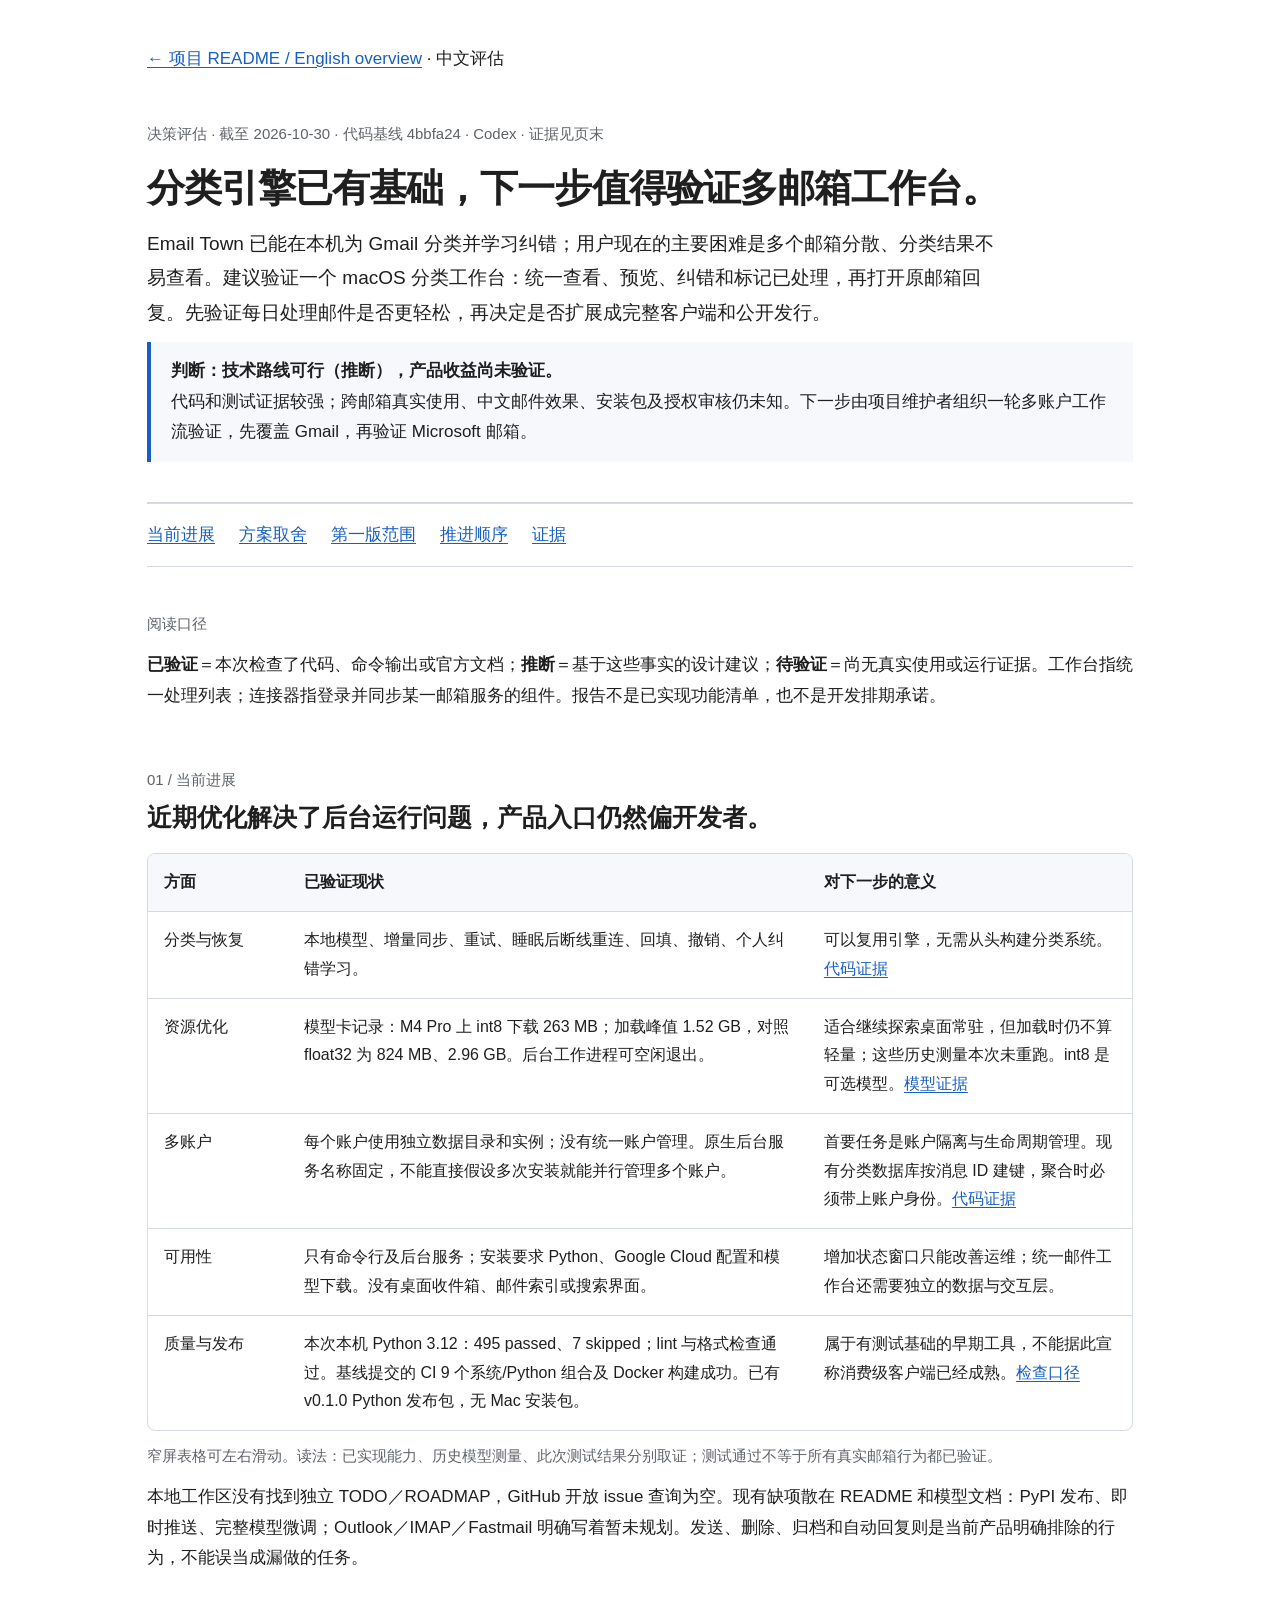
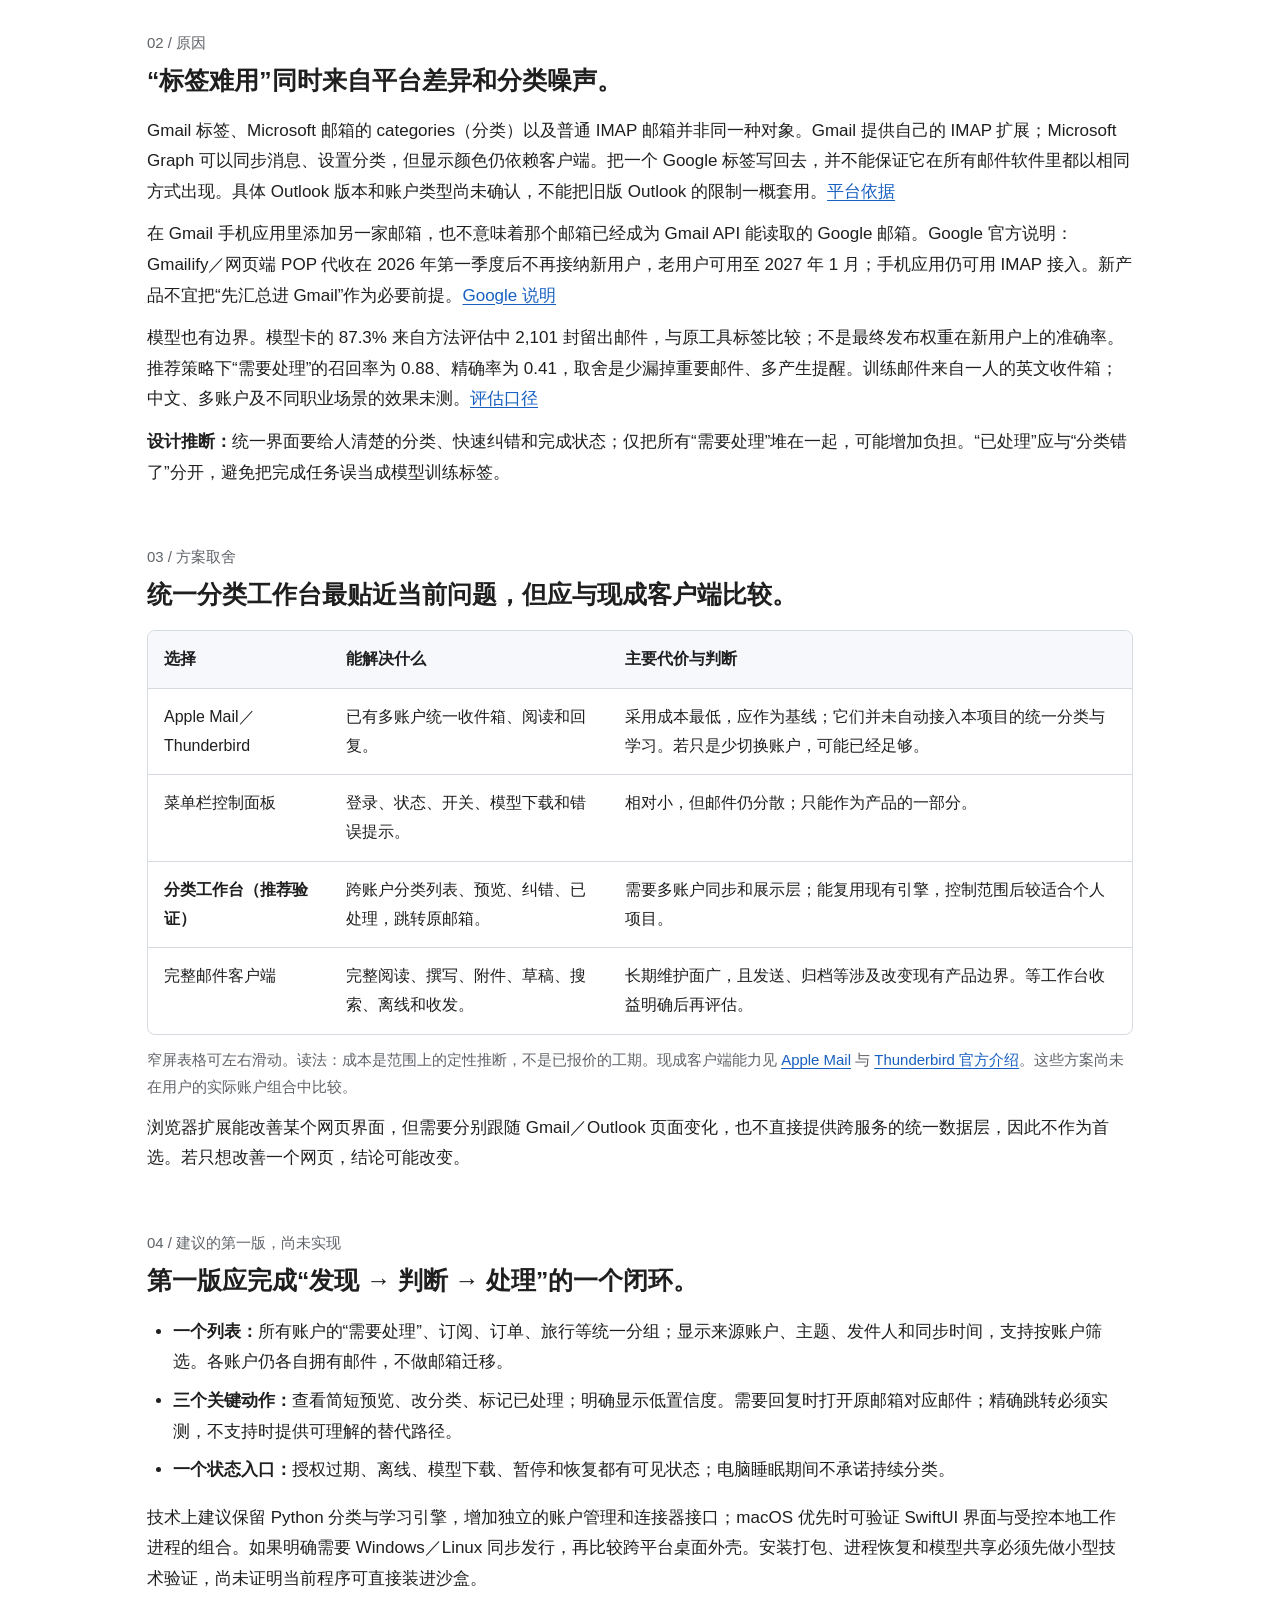
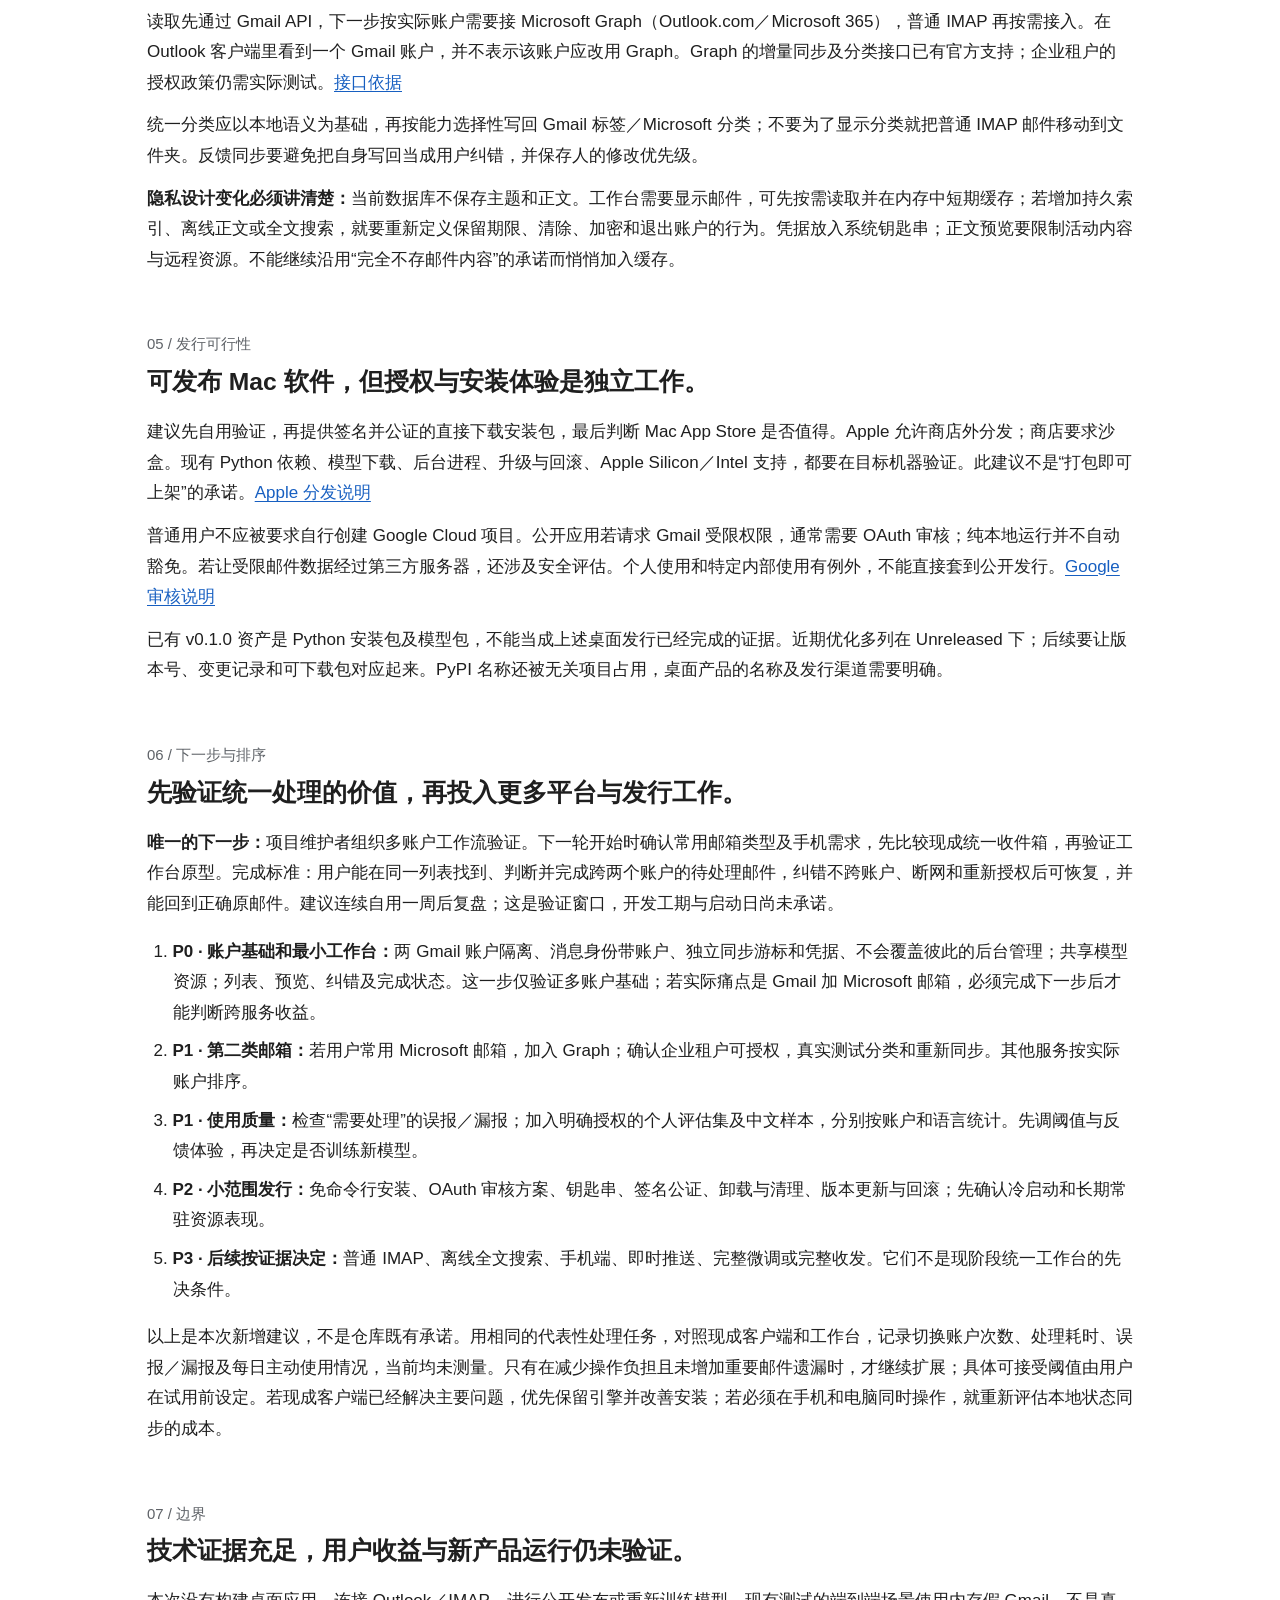
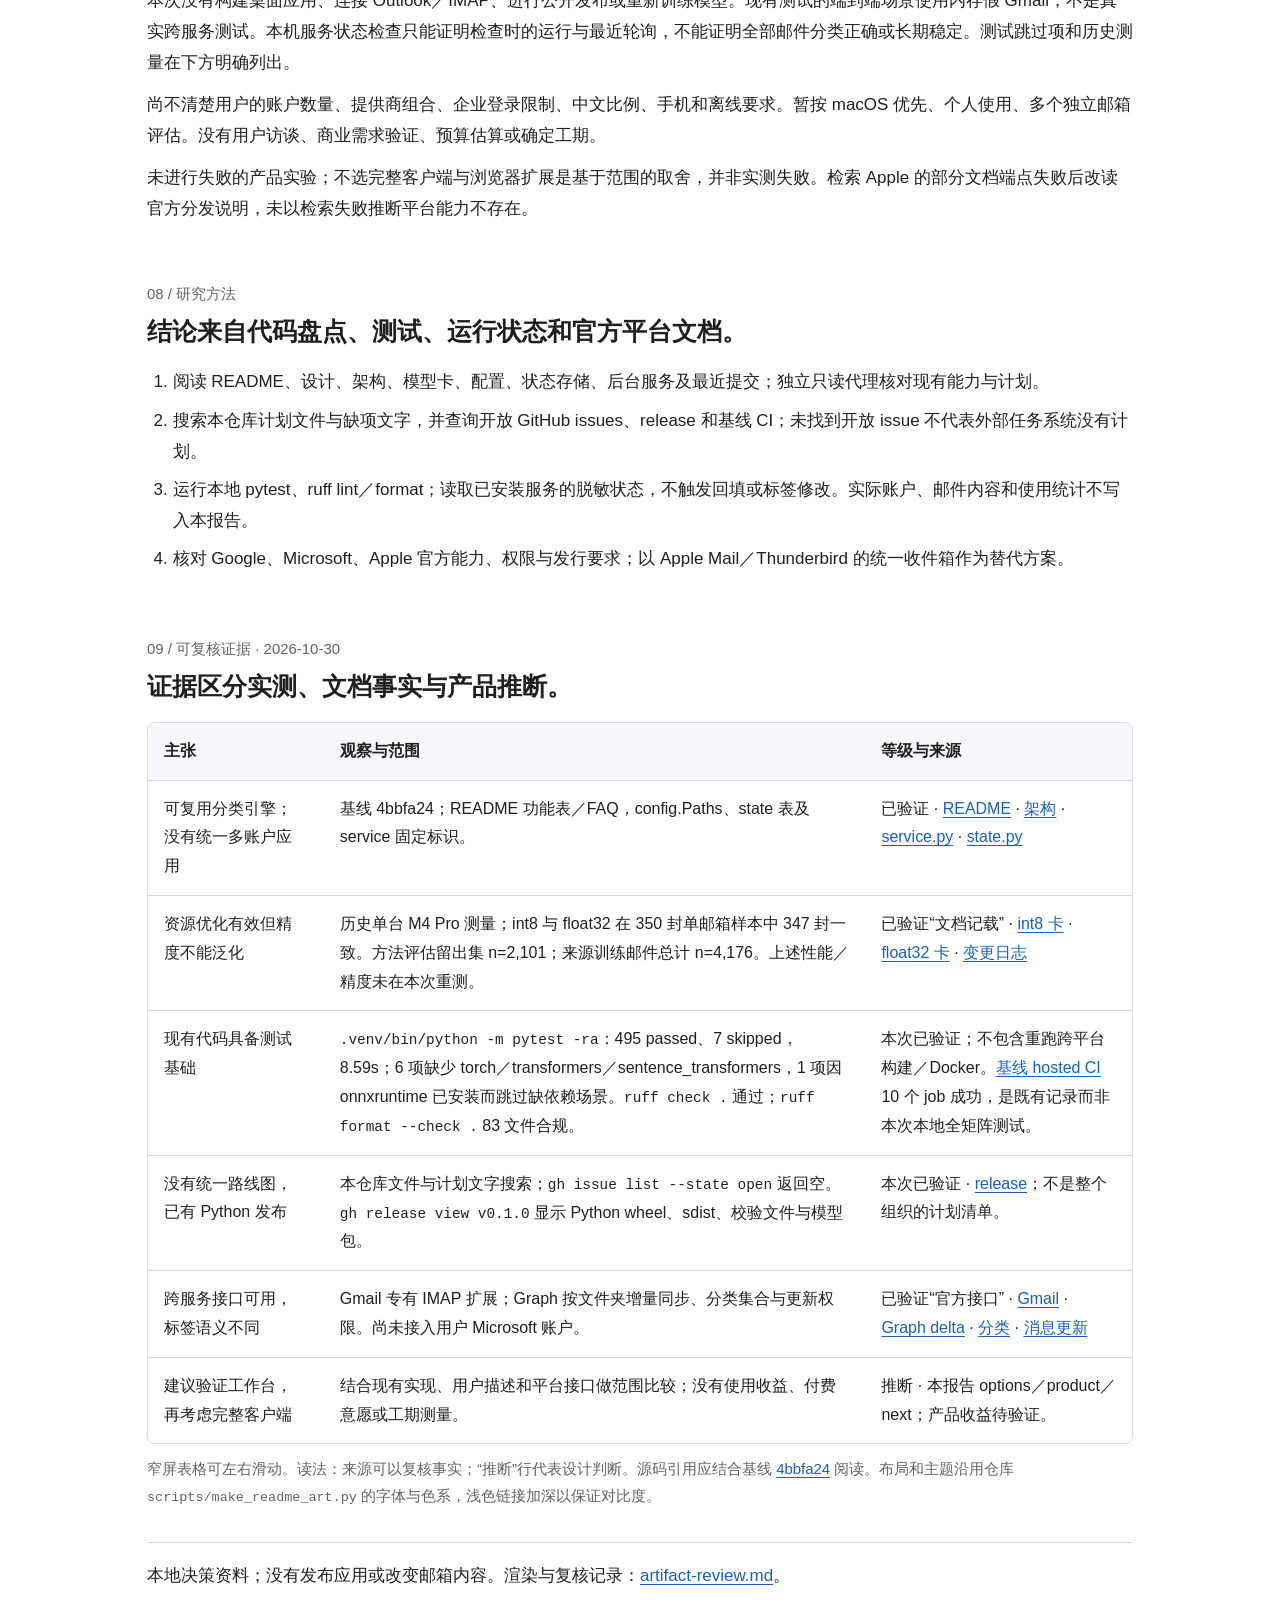
==== docs/research/2026-10-30-desktop-direction.html @ 2fd0aaa6 "docs: assess multi-account desktop app direction" ====
<!doctype html>
<html lang="zh-CN">
<head>
<meta charset="utf-8">
<meta name="viewport" content="width=device-width, initial-scale=1">
<meta name="artifact-type" content="decision">
<title>Email Town · 桌面产品方向评估</title>
<style>
:root{color-scheme:light;--bg:#ffffff;--panel:#f6f8fc;--ink:#1f1f1f;--muted:#5f6368;--line:#d5d9e0;--accent:#175fc1}
@media(prefers-color-scheme:dark){:root:not([data-theme="light"]){color-scheme:dark;--bg:#0d1117;--panel:#161b22;--ink:#e6edf3;--muted:#9da7b3;--line:#30363d;--accent:#58a6ff}}
:root[data-theme="dark"]{color-scheme:dark;--bg:#0d1117;--panel:#161b22;--ink:#e6edf3;--muted:#9da7b3;--line:#30363d;--accent:#58a6ff}
*{box-sizing:border-box}html{font-size:17px}body{margin:0;background:var(--bg);color:var(--ink);font-family:-apple-system,BlinkMacSystemFont,"Segoe UI","PingFang SC",sans-serif;line-height:1.8}
main{max-width:1050px;margin:auto;padding:32px 32px 72px}a{color:var(--accent);text-underline-offset:3px;overflow-wrap:anywhere}a:focus-visible{outline:3px solid var(--accent);outline-offset:4px}
header{padding:22px 0 28px;border-bottom:2px solid var(--line)}h1{font-size:2.25rem;line-height:1.35;letter-spacing:-.025em;margin:14px 0}h2{font-size:1.45rem;line-height:1.5;margin:0 0 16px}h3{font-size:1.1rem}p{margin:12px 0}.stamp,.eyebrow,.reading{color:var(--muted)}.stamp,.eyebrow{font-size:.88rem}.eyebrow{margin-bottom:6px}.deck{font-size:1.12rem;max-width:850px}.verdict{padding:14px 20px;background:var(--panel);border-left:4px solid var(--accent)}section{padding-top:32px}nav{display:flex;flex-wrap:wrap;gap:8px 24px;padding:16px 0;border-bottom:1px solid var(--line)}
.table-wrap{overflow-x:auto;border:1px solid var(--line);border-radius:8px}table{width:100%;border-collapse:collapse;min-width:650px;font-size:.94rem}th,td{text-align:left;vertical-align:top;padding:14px 16px;border-bottom:1px solid var(--line)}th{background:var(--panel)}th:first-child,td:first-child{min-width:140px}tr:last-child td{border-bottom:0}ul,ol{padding-left:1.5em}li{margin:8px 0}code{font-size:.9em;overflow-wrap:anywhere}small{font-size:.88rem}.reading{font-size:.88rem}footer{margin-top:32px;padding-top:18px;border-top:1px solid var(--line)}
@media(max-width:600px){main{padding:20px 18px 48px}h1{font-size:1.8rem}.deck{font-size:1rem}h2{font-size:1.3rem}.verdict{padding:12px 14px}table{min-width:600px}th,td{padding:12px}header{padding-top:8px}}
@media print{main{max-width:none}nav{display:none}section{break-inside:avoid}a{color:inherit}}
</style>
</head>
<body><main>
<p><a href="../../README.md">← 项目 README / English overview</a> · 中文评估</p>
<header>
<p class="stamp">决策评估 · 截至 2026-10-30 · 代码基线 4bbfa24 · Codex · 证据见页末</p>
<h1>分类引擎已有基础，下一步值得验证多邮箱工作台。</h1>
<p class="deck">Email Town 已能在本机为 Gmail 分类并学习纠错；用户现在的主要困难是多个邮箱分散、分类结果不易查看。建议验证一个 macOS 分类工作台：统一查看、预览、纠错和标记已处理，再打开原邮箱回复。先验证每日处理邮件是否更轻松，再决定是否扩展成完整客户端和公开发行。</p>
<p class="verdict"><strong>判断：技术路线可行（推断），产品收益尚未验证。</strong><br>代码和测试证据较强；跨邮箱真实使用、中文邮件效果、安装包及授权审核仍未知。下一步由项目维护者组织一轮多账户工作流验证，先覆盖 Gmail，再验证 Microsoft 邮箱。</p>
</header>
<nav aria-label="报告目录"><a href="#state">当前进展</a><a href="#options">方案取舍</a><a href="#product">第一版范围</a><a href="#next">推进顺序</a><a href="#sources">证据</a></nav>
<section id="key"><p class="eyebrow">阅读口径</p><p><strong>已验证</strong>＝本次检查了代码、命令输出或官方文档；<strong>推断</strong>＝基于这些事实的设计建议；<strong>待验证</strong>＝尚无真实使用或运行证据。工作台指统一处理列表；连接器指登录并同步某一邮箱服务的组件。报告不是已实现功能清单，也不是开发排期承诺。</p></section>
<section id="state">
<p class="eyebrow">01 / 当前进展</p><h2>近期优化解决了后台运行问题，产品入口仍然偏开发者。</h2>
<div class="table-wrap" tabindex="0" role="region" aria-label="当前能力与缺口"><table>
<thead><tr><th>方面</th><th>已验证现状</th><th>对下一步的意义</th></tr></thead><tbody>
<tr><td>分类与恢复</td><td>本地模型、增量同步、重试、睡眠后断线重连、回填、撤销、个人纠错学习。</td><td>可以复用引擎，无需从头构建分类系统。<a href="#s-code">代码证据</a></td></tr>
<tr><td>资源优化</td><td>模型卡记录：M4 Pro 上 int8 下载 263 MB；加载峰值 1.52 GB，对照 float32 为 824 MB、2.96 GB。后台工作进程可空闲退出。</td><td>适合继续探索桌面常驻，但加载时仍不算轻量；这些历史测量本次未重跑。int8 是可选模型。<a href="#s-model">模型证据</a></td></tr>
<tr><td>多账户</td><td>每个账户使用独立数据目录和实例；没有统一账户管理。原生后台服务名称固定，不能直接假设多次安装就能并行管理多个账户。</td><td>首要任务是账户隔离与生命周期管理。现有分类数据库按消息 ID 建键，聚合时必须带上账户身份。<a href="#s-code">代码证据</a></td></tr>
<tr><td>可用性</td><td>只有命令行及后台服务；安装要求 Python、Google Cloud 配置和模型下载。没有桌面收件箱、邮件索引或搜索界面。</td><td>增加状态窗口只能改善运维；统一邮件工作台还需要独立的数据与交互层。</td></tr>
<tr><td>质量与发布</td><td>本次本机 Python 3.12：495 passed、7 skipped；lint 与格式检查通过。基线提交的 CI 9 个系统/Python 组合及 Docker 构建成功。已有 v0.1.0 Python 发布包，无 Mac 安装包。</td><td>属于有测试基础的早期工具，不能据此宣称消费级客户端已经成熟。<a href="#s-checks">检查口径</a></td></tr>
</tbody></table></div>
<p class="reading">窄屏表格可左右滑动。读法：已实现能力、历史模型测量、此次测试结果分别取证；测试通过不等于所有真实邮箱行为都已验证。</p>
<p>本地工作区没有找到独立 TODO／ROADMAP，GitHub 开放 issue 查询为空。现有缺项散在 README 和模型文档：PyPI 发布、即时推送、完整模型微调；Outlook／IMAP／Fastmail 明确写着暂未规划。发送、删除、归档和自动回复则是当前产品明确排除的行为，不能误当成漏做的任务。</p>
</section>
<section id="why">
<p class="eyebrow">02 / 原因</p><h2>“标签难用”同时来自平台差异和分类噪声。</h2>
<p>Gmail 标签、Microsoft 邮箱的 categories（分类）以及普通 IMAP 邮箱并非同一种对象。Gmail 提供自己的 IMAP 扩展；Microsoft Graph 可以同步消息、设置分类，但显示颜色仍依赖客户端。把一个 Google 标签写回去，并不能保证它在所有邮件软件里都以相同方式出现。具体 Outlook 版本和账户类型尚未确认，不能把旧版 Outlook 的限制一概套用。<a href="#s-platform">平台依据</a></p>
<p>在 Gmail 手机应用里添加另一家邮箱，也不意味着那个邮箱已经成为 Gmail API 能读取的 Google 邮箱。Google 官方说明：Gmailify／网页端 POP 代收在 2026 年第一季度后不再接纳新用户，老用户可用至 2027 年 1 月；手机应用仍可用 IMAP 接入。新产品不宜把“先汇总进 Gmail”作为必要前提。<a href="https://support.google.com/mail/answer/16604719?hl=en">Google 说明</a></p>
<p>模型也有边界。模型卡的 87.3% 来自方法评估中 2,101 封留出邮件，与原工具标签比较；不是最终发布权重在新用户上的准确率。推荐策略下“需要处理”的召回率为 0.88、精确率为 0.41，取舍是少漏掉重要邮件、多产生提醒。训练邮件来自一人的英文收件箱；中文、多账户及不同职业场景的效果未测。<a href="#s-model">评估口径</a></p>
<p><strong>设计推断：</strong>统一界面要给人清楚的分类、快速纠错和完成状态；仅把所有“需要处理”堆在一起，可能增加负担。“已处理”应与“分类错了”分开，避免把完成任务误当成模型训练标签。</p>
</section>
<section id="options">
<p class="eyebrow">03 / 方案取舍</p><h2>统一分类工作台最贴近当前问题，但应与现成客户端比较。</h2>
<div class="table-wrap" tabindex="0" role="region" aria-label="方案比较"><table>
<thead><tr><th>选择</th><th>能解决什么</th><th>主要代价与判断</th></tr></thead><tbody>
<tr><td>Apple Mail／Thunderbird</td><td>已有多账户统一收件箱、阅读和回复。</td><td>采用成本最低，应作为基线；它们并未自动接入本项目的统一分类与学习。若只是少切换账户，可能已经足够。</td></tr>
<tr><td>菜单栏控制面板</td><td>登录、状态、开关、模型下载和错误提示。</td><td>相对小，但邮件仍分散；只能作为产品的一部分。</td></tr>
<tr><td><strong>分类工作台（推荐验证）</strong></td><td>跨账户分类列表、预览、纠错、已处理，跳转原邮箱。</td><td>需要多账户同步和展示层；能复用现有引擎，控制范围后较适合个人项目。</td></tr>
<tr><td>完整邮件客户端</td><td>完整阅读、撰写、附件、草稿、搜索、离线和收发。</td><td>长期维护面广，且发送、归档等涉及改变现有产品边界。等工作台收益明确后再评估。</td></tr>
</tbody></table></div>
<p class="reading">窄屏表格可左右滑动。读法：成本是范围上的定性推断，不是已报价的工期。现成客户端能力见 <a href="https://support.apple.com/en-asia/guide/mail/mlhle2e8ce37/mac">Apple Mail</a> 与 <a href="https://www.thunderbird.net/en-US/features/">Thunderbird 官方介绍</a>。这些方案尚未在用户的实际账户组合中比较。</p>
<p>浏览器扩展能改善某个网页界面，但需要分别跟随 Gmail／Outlook 页面变化，也不直接提供跨服务的统一数据层，因此不作为首选。若只想改善一个网页，结论可能改变。</p>
</section>
<section id="product">
<p class="eyebrow">04 / 建议的第一版，尚未实现</p><h2>第一版应完成“发现 → 判断 → 处理”的一个闭环。</h2>
<ul>
<li><strong>一个列表：</strong>所有账户的“需要处理”、订阅、订单、旅行等统一分组；显示来源账户、主题、发件人和同步时间，支持按账户筛选。各账户仍各自拥有邮件，不做邮箱迁移。</li>
<li><strong>三个关键动作：</strong>查看简短预览、改分类、标记已处理；明确显示低置信度。需要回复时打开原邮箱对应邮件；精确跳转必须实测，不支持时提供可理解的替代路径。</li>
<li><strong>一个状态入口：</strong>授权过期、离线、模型下载、暂停和恢复都有可见状态；电脑睡眠期间不承诺持续分类。</li>
</ul>
<p>技术上建议保留 Python 分类与学习引擎，增加独立的账户管理和连接器接口；macOS 优先时可验证 SwiftUI 界面与受控本地工作进程的组合。如果明确需要 Windows／Linux 同步发行，再比较跨平台桌面外壳。安装打包、进程恢复和模型共享必须先做小型技术验证，尚未证明当前程序可直接装进沙盒。</p>
<p>读取先通过 Gmail API，下一步按实际账户需要接 Microsoft Graph（Outlook.com／Microsoft 365），普通 IMAP 再按需接入。在 Outlook 客户端里看到一个 Gmail 账户，并不表示该账户应改用 Graph。Graph 的增量同步及分类接口已有官方支持；企业租户的授权政策仍需实际测试。<a href="#s-platform">接口依据</a></p>
<p>统一分类应以本地语义为基础，再按能力选择性写回 Gmail 标签／Microsoft 分类；不要为了显示分类就把普通 IMAP 邮件移动到文件夹。反馈同步要避免把自身写回当成用户纠错，并保存人的修改优先级。</p>
<p><strong>隐私设计变化必须讲清楚：</strong>当前数据库不保存主题和正文。工作台需要显示邮件，可先按需读取并在内存中短期缓存；若增加持久索引、离线正文或全文搜索，就要重新定义保留期限、清除、加密和退出账户的行为。凭据放入系统钥匙串；正文预览要限制活动内容与远程资源。不能继续沿用“完全不存邮件内容”的承诺而悄悄加入缓存。</p>
</section>
<section id="release">
<p class="eyebrow">05 / 发行可行性</p><h2>可发布 Mac 软件，但授权与安装体验是独立工作。</h2>
<p>建议先自用验证，再提供签名并公证的直接下载安装包，最后判断 Mac App Store 是否值得。Apple 允许商店外分发；商店要求沙盒。现有 Python 依赖、模型下载、后台进程、升级与回滚、Apple Silicon／Intel 支持，都要在目标机器验证。此建议不是“打包即可上架”的承诺。<a href="https://developer.apple.com/macos/distribution/">Apple 分发说明</a></p>
<p>普通用户不应被要求自行创建 Google Cloud 项目。公开应用若请求 Gmail 受限权限，通常需要 OAuth 审核；纯本地运行并不自动豁免。若让受限邮件数据经过第三方服务器，还涉及安全评估。个人使用和特定内部使用有例外，不能直接套到公开发行。<a href="https://developers.google.com/identity/protocols/oauth2/production-readiness/restricted-scope-verification">Google 审核说明</a></p>
<p>已有 v0.1.0 资产是 Python 安装包及模型包，不能当成上述桌面发行已经完成的证据。近期优化多列在 Unreleased 下；后续要让版本号、变更记录和可下载包对应起来。PyPI 名称还被无关项目占用，桌面产品的名称及发行渠道需要明确。</p>
</section>
<section id="next">
<p class="eyebrow">06 / 下一步与排序</p><h2>先验证统一处理的价值，再投入更多平台与发行工作。</h2>
<p><strong>唯一的下一步：</strong>项目维护者组织多账户工作流验证。下一轮开始时确认常用邮箱类型及手机需求，先比较现成统一收件箱，再验证工作台原型。完成标准：用户能在同一列表找到、判断并完成跨两个账户的待处理邮件，纠错不跨账户、断网和重新授权后可恢复，并能回到正确原邮件。建议连续自用一周后复盘；这是验证窗口，开发工期与启动日尚未承诺。</p>
<ol>
<li><strong>P0 · 账户基础和最小工作台：</strong>两 Gmail 账户隔离、消息身份带账户、独立同步游标和凭据、不会覆盖彼此的后台管理；共享模型资源；列表、预览、纠错及完成状态。这一步仅验证多账户基础；若实际痛点是 Gmail 加 Microsoft 邮箱，必须完成下一步后才能判断跨服务收益。</li>
<li><strong>P1 · 第二类邮箱：</strong>若用户常用 Microsoft 邮箱，加入 Graph；确认企业租户可授权，真实测试分类和重新同步。其他服务按实际账户排序。</li>
<li><strong>P1 · 使用质量：</strong>检查“需要处理”的误报／漏报；加入明确授权的个人评估集及中文样本，分别按账户和语言统计。先调阈值与反馈体验，再决定是否训练新模型。</li>
<li><strong>P2 · 小范围发行：</strong>免命令行安装、OAuth 审核方案、钥匙串、签名公证、卸载与清理、版本更新与回滚；先确认冷启动和长期常驻资源表现。</li>
<li><strong>P3 · 后续按证据决定：</strong>普通 IMAP、离线全文搜索、手机端、即时推送、完整微调或完整收发。它们不是现阶段统一工作台的先决条件。</li>
</ol>
<p>以上是本次新增建议，不是仓库既有承诺。用相同的代表性处理任务，对照现成客户端和工作台，记录切换账户次数、处理耗时、误报／漏报及每日主动使用情况，当前均未测量。只有在减少操作负担且未增加重要邮件遗漏时，才继续扩展；具体可接受阈值由用户在试用前设定。若现成客户端已经解决主要问题，优先保留引擎并改善安装；若必须在手机和电脑同时操作，就重新评估本地状态同步的成本。</p>
</section>
<section id="limits">
<p class="eyebrow">07 / 边界</p><h2>技术证据充足，用户收益与新产品运行仍未验证。</h2>
<p>本次没有构建桌面应用、连接 Outlook／IMAP、进行公开发布或重新训练模型。现有测试的端到端场景使用内存假 Gmail，不是真实跨服务测试。本机服务状态检查只能证明检查时的运行与最近轮询，不能证明全部邮件分类正确或长期稳定。测试跳过项和历史测量在下方明确列出。</p>
<p>尚不清楚用户的账户数量、提供商组合、企业登录限制、中文比例、手机和离线要求。暂按 macOS 优先、个人使用、多个独立邮箱评估。没有用户访谈、商业需求验证、预算估算或确定工期。</p>
<p>未进行失败的产品实验；不选完整客户端与浏览器扩展是基于范围的取舍，并非实测失败。检索 Apple 的部分文档端点失败后改读官方分发说明，未以检索失败推断平台能力不存在。</p>
</section>
<section id="method">
<p class="eyebrow">08 / 研究方法</p><h2>结论来自代码盘点、测试、运行状态和官方平台文档。</h2>
<ol><li>阅读 README、设计、架构、模型卡、配置、状态存储、后台服务及最近提交；独立只读代理核对现有能力与计划。</li><li>搜索本仓库计划文件与缺项文字，并查询开放 GitHub issues、release 和基线 CI；未找到开放 issue 不代表外部任务系统没有计划。</li><li>运行本地 pytest、ruff lint／format；读取已安装服务的脱敏状态，不触发回填或标签修改。实际账户、邮件内容和使用统计不写入本报告。</li><li>核对 Google、Microsoft、Apple 官方能力、权限与发行要求；以 Apple Mail／Thunderbird 的统一收件箱作为替代方案。</li></ol>
</section>
<section id="sources">
<p class="eyebrow">09 / 可复核证据 · 2026-10-30</p><h2>证据区分实测、文档事实与产品推断。</h2>
<div class="table-wrap" tabindex="0" role="region" aria-label="证据台账"><table><thead><tr><th>主张</th><th>观察与范围</th><th>等级与来源</th></tr></thead><tbody>
<tr id="s-code"><td>可复用分类引擎；没有统一多账户应用</td><td>基线 4bbfa24；README 功能表／FAQ，config.Paths、state 表及 service 固定标识。</td><td>已验证 · <a href="../../README.md">README</a> · <a href="../architecture.md">架构</a> · <a href="../../src/email_town_labeler/service.py">service.py</a> · <a href="../../src/email_town_labeler/state.py">state.py</a></td></tr>
<tr id="s-model"><td>资源优化有效但精度不能泛化</td><td>历史单台 M4 Pro 测量；int8 与 float32 在 350 封单邮箱样本中 347 封一致。方法评估留出集 n=2,101；来源训练邮件总计 n=4,176。上述性能／精度未在本次重测。</td><td>已验证“文档记载” · <a href="../model-cards/town-modernbert-int8.md">int8 卡</a> · <a href="../model-cards/town-modernbert.md">float32 卡</a> · <a href="../../CHANGELOG.md">变更日志</a></td></tr>
<tr id="s-checks"><td>现有代码具备测试基础</td><td><code>.venv/bin/python -m pytest -ra</code>：495 passed、7 skipped，8.59s；6 项缺少 torch／transformers／sentence_transformers，1 项因 onnxruntime 已安装而跳过缺依赖场景。<code>ruff check .</code> 通过；<code>ruff format --check .</code> 83 文件合规。</td><td>本次已验证；不包含重跑跨平台构建／Docker。<a href="https://github.com/scamai/email-town-labeler/actions/runs/40278216057">基线 hosted CI</a> 10 个 job 成功，是既有记录而非本次本地全矩阵测试。</td></tr>
<tr><td>没有统一路线图，已有 Python 发布</td><td>本仓库文件与计划文字搜索；<code>gh issue list --state open</code> 返回空。<code>gh release view v0.1.0</code> 显示 Python wheel、sdist、校验文件与模型包。</td><td>本次已验证 · <a href="https://github.com/scamai/email-town-labeler/releases/tag/v0.1.0">release</a>；不是整个组织的计划清单。</td></tr>
<tr id="s-platform"><td>跨服务接口可用，标签语义不同</td><td>Gmail 专有 IMAP 扩展；Graph 按文件夹增量同步、分类集合与更新权限。尚未接入用户 Microsoft 账户。</td><td>已验证“官方接口” · <a href="https://developers.google.com/workspace/gmail/imap/imap-extensions">Gmail</a> · <a href="https://learn.microsoft.com/en-us/graph/api/message-delta?view=graph-rest-1.0">Graph delta</a> · <a href="https://learn.microsoft.com/en-us/graph/api/resources/outlookcategory?view=graph-rest-1.0">分类</a> · <a href="https://learn.microsoft.com/en-us/graph/api/message-update?view=graph-rest-1.0">消息更新</a></td></tr>
<tr><td>建议验证工作台，再考虑完整客户端</td><td>结合现有实现、用户描述和平台接口做范围比较；没有使用收益、付费意愿或工期测量。</td><td>推断 · 本报告 options／product／next；产品收益待验证。</td></tr>
</tbody></table></div>
<p class="reading">窄屏表格可左右滑动。读法：来源可以复核事实；“推断”行代表设计判断。源码引用应结合基线 <a href="https://github.com/scamai/email-town-labeler/tree/4bbfa247f6149c9274ebaae206c2fdbcfc438128">4bbfa24</a> 阅读。布局和主题沿用仓库 <code>scripts/make_readme_art.py</code> 的字体与色系，浅色链接加深以保证对比度。</p>
</section>
<footer>本地决策资料；没有发布应用或改变邮箱内容。渲染与复核记录：<a href="artifact-review.md">artifact-review.md</a>。</footer>
</main></body></html>
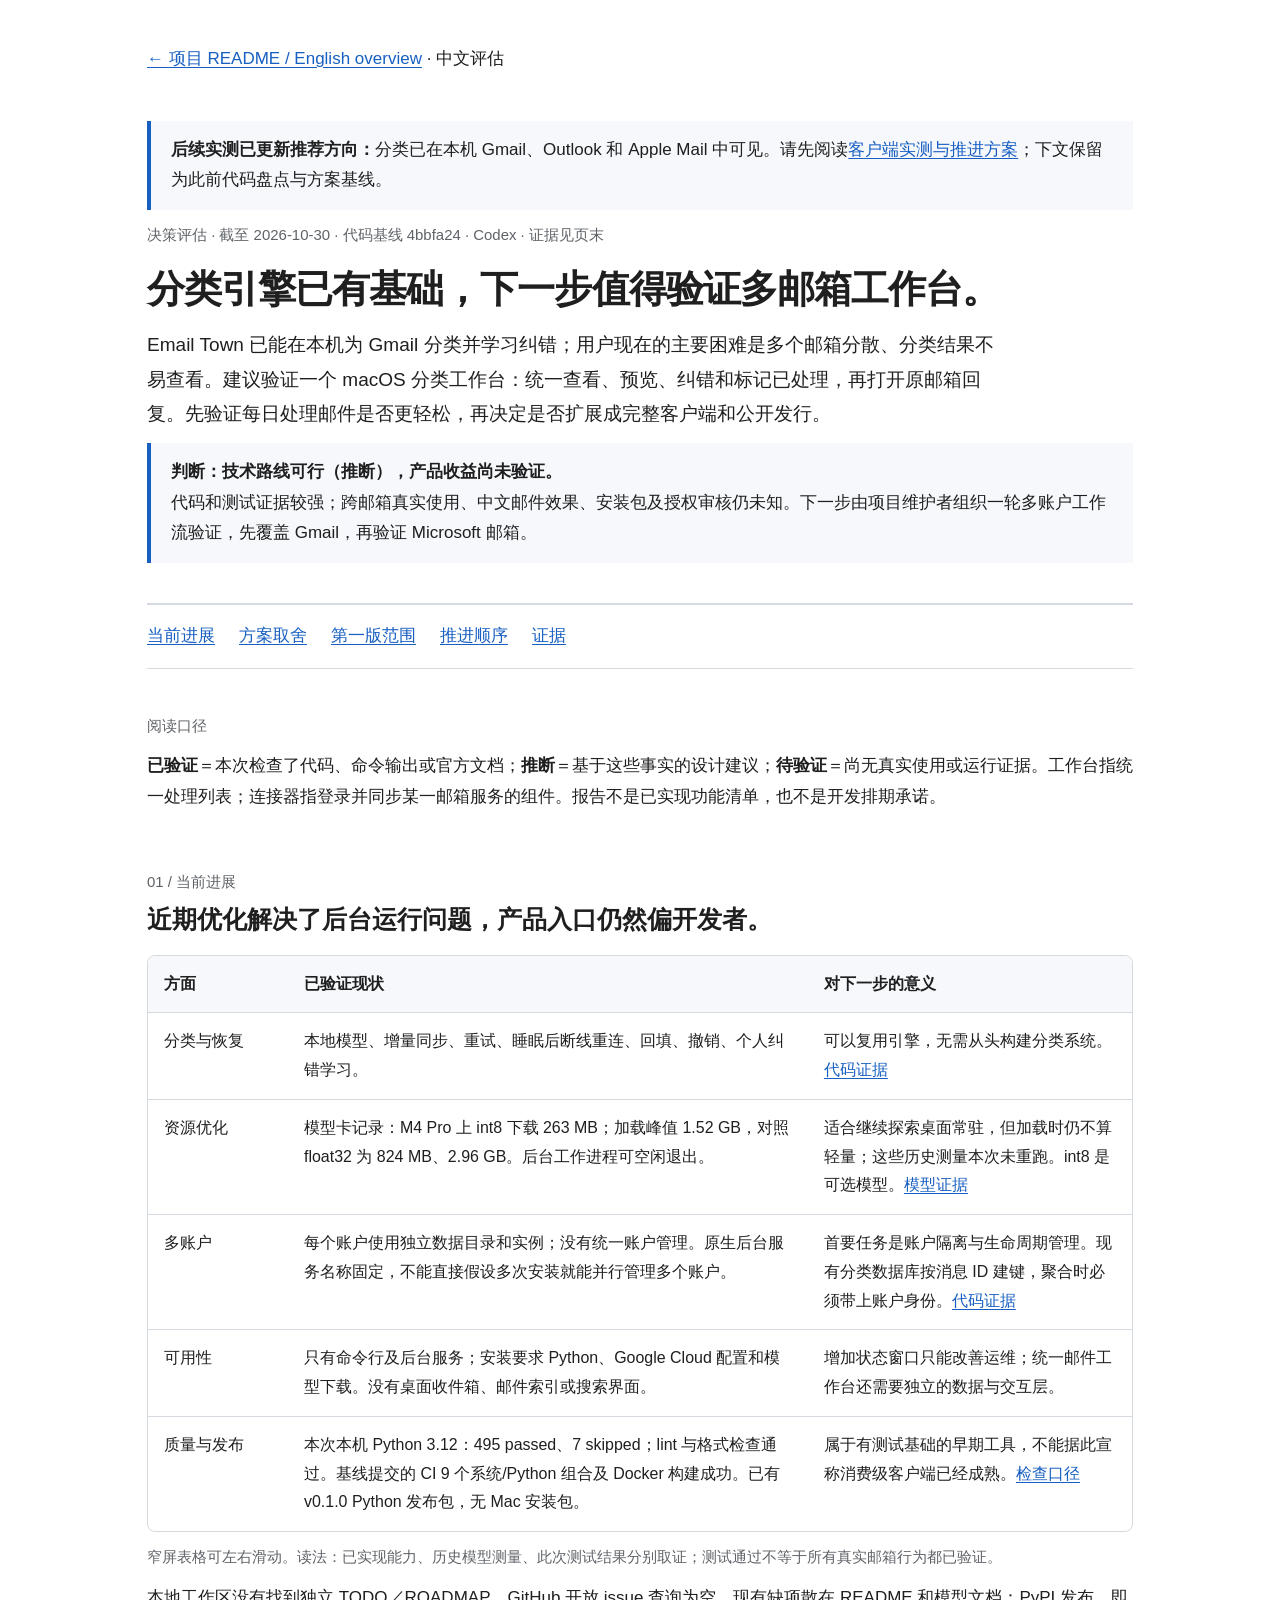
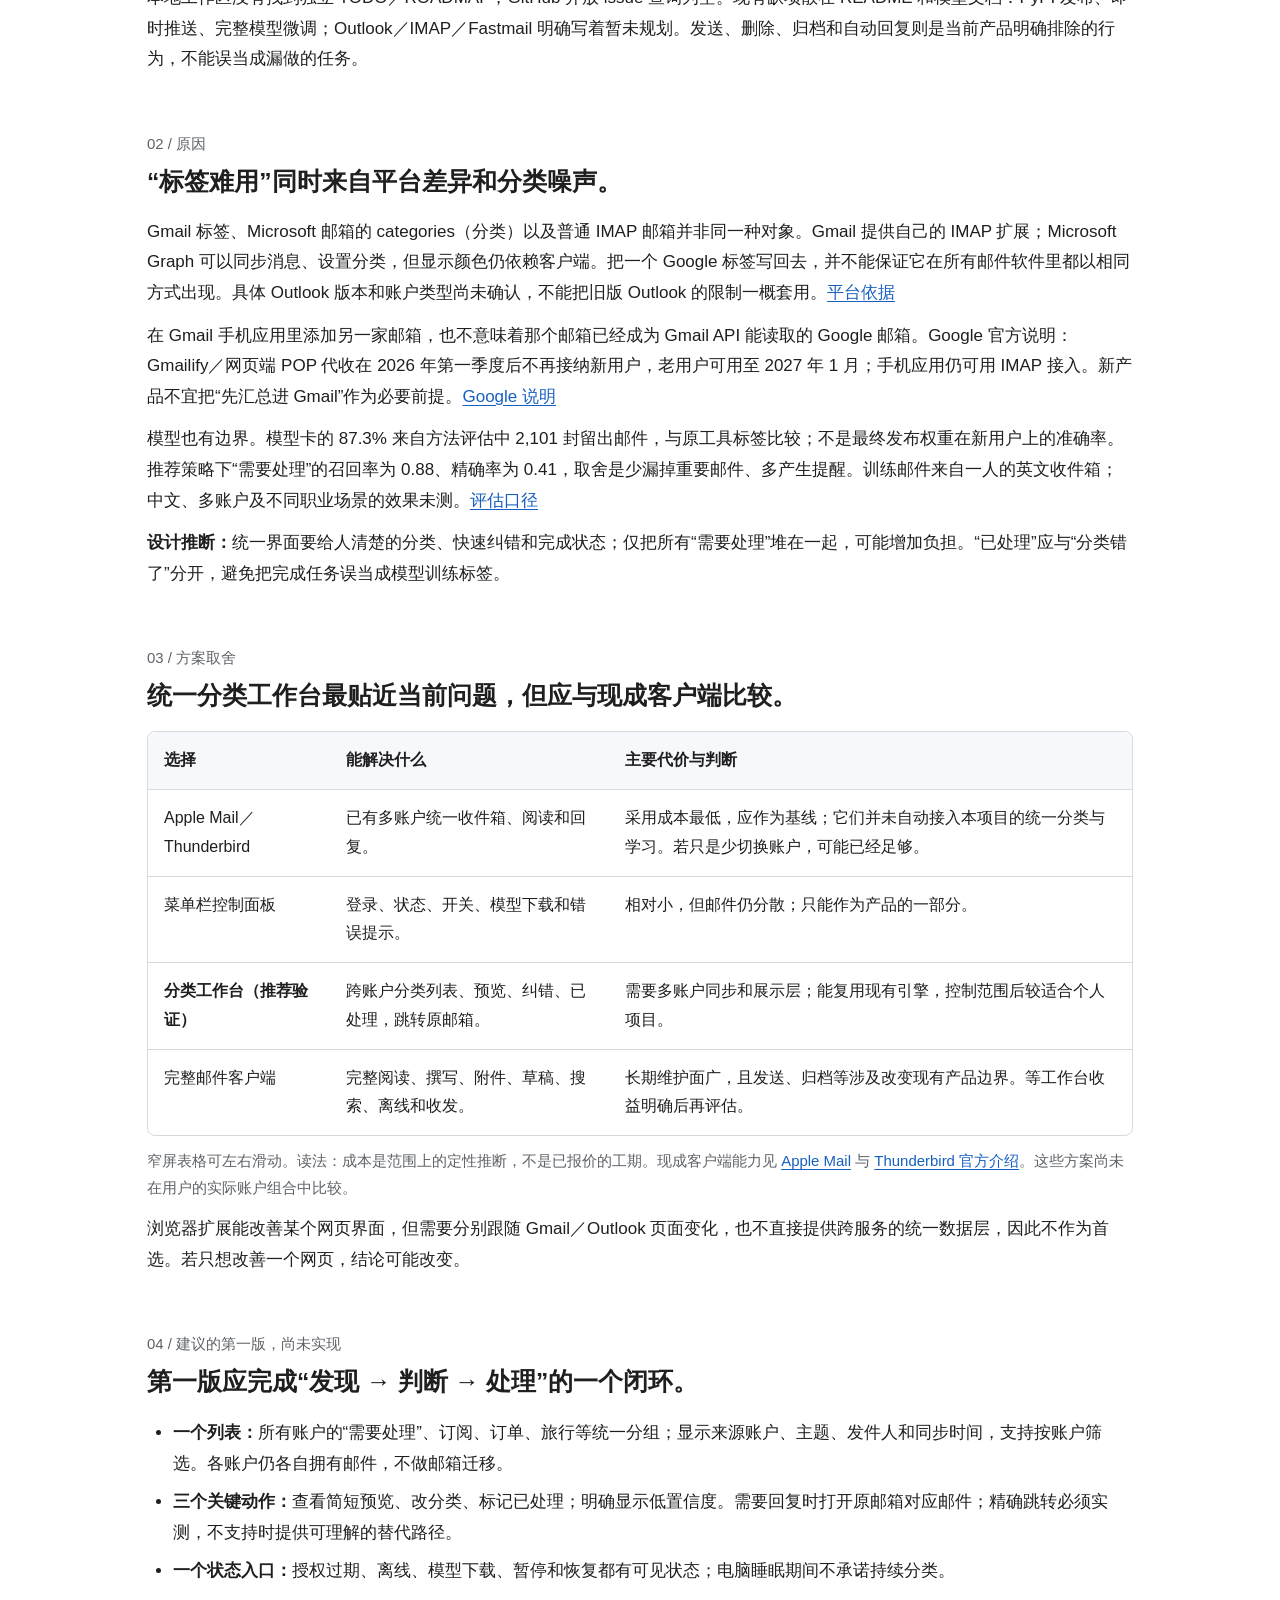
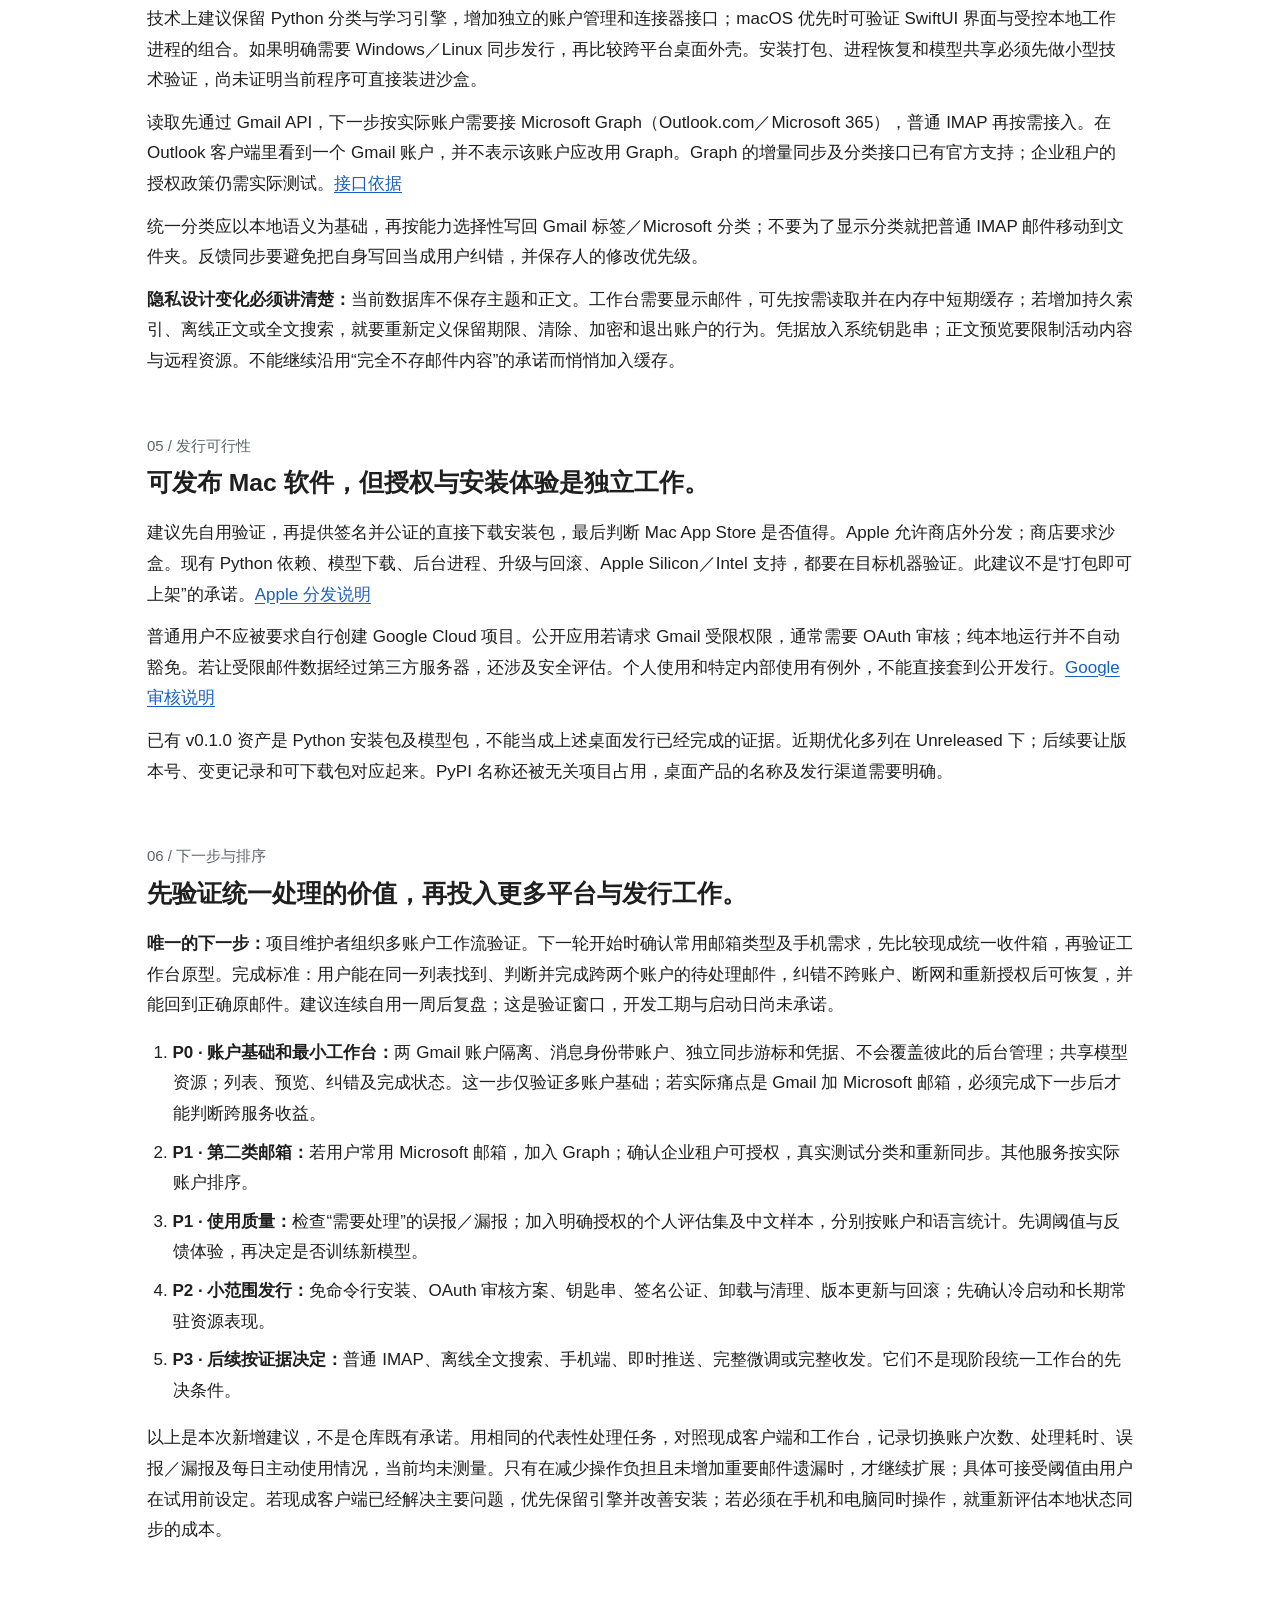
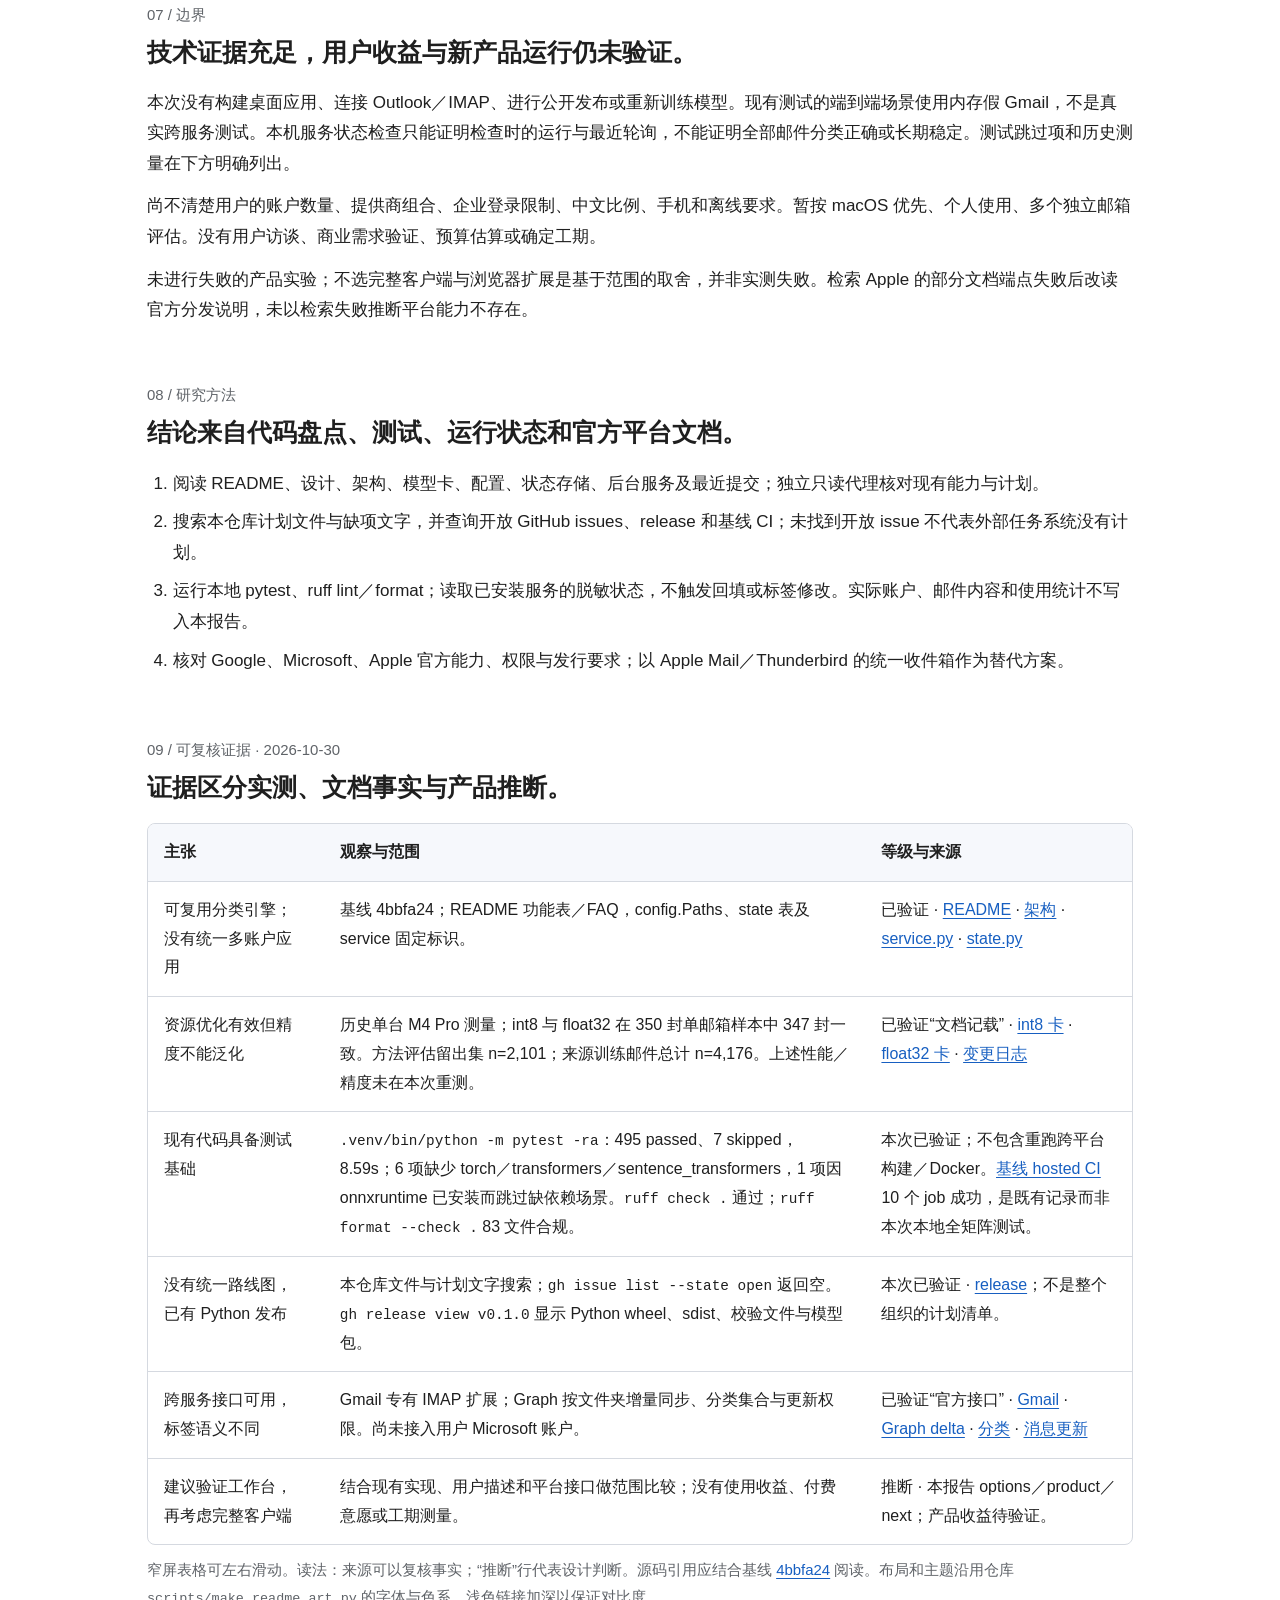
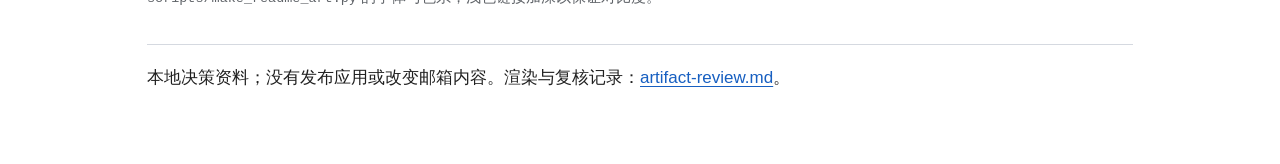
==== commit f3438c9c: "docs: verify email classification across existing clients" ====
--- a/docs/research/2026-10-30-desktop-direction.html
+++ b/docs/research/2026-10-30-desktop-direction.html
@@ -20,6 +20,7 @@
 <body><main>
 <p><a href="../../README.md">← 项目 README / English overview</a> · 中文评估</p>
 <header>
+<p class="verdict"><strong>后续实测已更新推荐方向：</strong>分类已在本机 Gmail、Outlook 和 Apple Mail 中可见。请先阅读<a href="2026-10-30-client-integration.html">客户端实测与推进方案</a>；下文保留为此前代码盘点与方案基线。</p>
 <p class="stamp">决策评估 · 截至 2026-10-30 · 代码基线 4bbfa24 · Codex · 证据见页末</p>
 <h1>分类引擎已有基础，下一步值得验证多邮箱工作台。</h1>
 <p class="deck">Email Town 已能在本机为 Gmail 分类并学习纠错；用户现在的主要困难是多个邮箱分散、分类结果不易查看。建议验证一个 macOS 分类工作台：统一查看、预览、纠错和标记已处理，再打开原邮箱回复。先验证每日处理邮件是否更轻松，再决定是否扩展成完整客户端和公开发行。</p>
